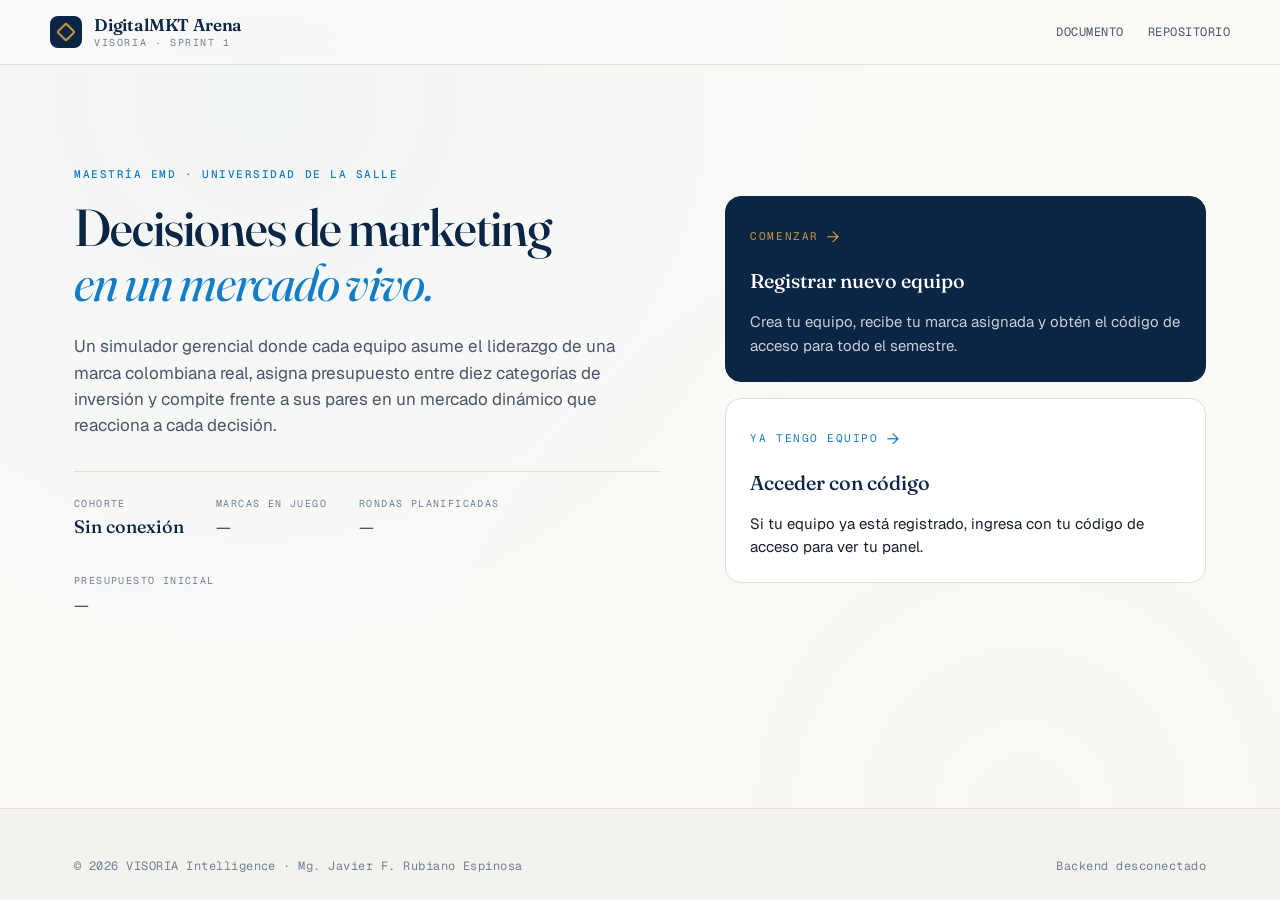
==== simulador/index.html @ 0901b2ae "feat(simulador): Sprint 1 frontend - landing, registro, acceso y panel Frontend completo del Sprint " ====
<!DOCTYPE html>
<html lang="es">
<head>
  <meta charset="UTF-8">
  <meta name="viewport" content="width=device-width, initial-scale=1.0">
  <title>DigitalMKT Arena · Simulador Gerencial</title>
  <meta name="description" content="Simulador competitivo de Analítica Digital de la Maestría EMD de la Universidad de La Salle. VISORIA Intelligence.">
  <link rel="stylesheet" href="css/main.css">
</head>
<body>

  <header class="site-header">
    <div class="container site-header-inner">
      <a href="index.html" class="brand">
        <span class="brand-mark"></span>
        <span class="brand-text">
          <strong>DigitalMKT Arena</strong>
          <span>VISORIA · Sprint 1</span>
        </span>
      </a>
      <nav class="site-nav">
        <a href="../index.html">Documento</a>
        <a href="https://github.com/jfrubiano72/digitalmkt-arena" target="_blank" rel="noopener">Repositorio</a>
      </nav>
    </div>
  </header>

  <main>
    <section class="hero">
      <div class="container">
        <div class="hero-grid">
          <div>
            <span class="eyebrow">Maestría EMD · Universidad de La Salle</span>
            <h1 class="hero-title">
              Decisiones de marketing<br>
              <span class="line-2">en un mercado vivo.</span>
            </h1>
            <p class="lead">
              Un simulador gerencial donde cada equipo asume el liderazgo de una marca colombiana
              real, asigna presupuesto entre diez categorías de inversión y compite frente a sus pares
              en un mercado dinámico que reacciona a cada decisión.
            </p>

            <div class="hero-meta">
              <div class="hero-meta-item">
                <span class="label">Cohorte</span>
                <span class="value" id="hero-cohorte">Cargando…</span>
              </div>
              <div class="hero-meta-item">
                <span class="label">Marcas en juego</span>
                <span class="value" id="hero-marcas">—</span>
              </div>
              <div class="hero-meta-item">
                <span class="label">Rondas planificadas</span>
                <span class="value" id="hero-rondas">—</span>
              </div>
              <div class="hero-meta-item">
                <span class="label">Presupuesto inicial</span>
                <span class="value" id="hero-presupuesto">—</span>
              </div>
            </div>
          </div>

          <div class="hero-cta-stack">
            <a href="registro.html" class="cta-card primary">
              <span class="cta-eyebrow">
                <span>Comenzar</span>
                <span class="cta-arrow">→</span>
              </span>
              <h3>Registrar nuevo equipo</h3>
              <p>Crea tu equipo, recibe tu marca asignada y obtén el código de acceso para todo el semestre.</p>
            </a>

            <a href="acceso.html" class="cta-card">
              <span class="cta-eyebrow">
                <span>Ya tengo equipo</span>
                <span class="cta-arrow">→</span>
              </span>
              <h3>Acceder con código</h3>
              <p>Si tu equipo ya está registrado, ingresa con tu código de acceso para ver tu panel.</p>
            </a>
          </div>
        </div>
      </div>
    </section>
  </main>

  <footer class="site-footer">
    <div class="container site-footer-inner">
      <span>© 2026 VISORIA Intelligence · Mg. Javier F. Rubiano Espinosa</span>
      <span id="footer-status">Backend conectado</span>
    </div>
  </footer>

  <script src="js/api-client.js"></script>
  <script src="js/auth.js"></script>
  <script>
    (async function () {
      try {
        const cfg = await DMKTApi.obtenerConfigJuego();
        document.getElementById('hero-cohorte').textContent = cfg.cohorte.nombre || cfg.cohorte.cohorte_id;
        document.getElementById('hero-rondas').textContent =
          (cfg.parametros && cfg.parametros.num_rondas && cfg.parametros.num_rondas.valor) || cfg.cohorte.num_rondas || '—';
        const presup = (cfg.parametros && cfg.parametros.presupuesto_inicial && cfg.parametros.presupuesto_inicial.valor) || cfg.cohorte.presupuesto_inicial;
        document.getElementById('hero-presupuesto').textContent =
          presup ? '$ ' + DMKTUtils.formatearAbreviado(presup) + ' COP' : '—';

        const marcasResp = await DMKTApi.listarMarcasDisponibles();
        const totalLibres = (marcasResp.marcas_disponibles || marcasResp.marcas || []).length;
        try {
          const equipos = await DMKTApi.listarEquiposPorCohorte();
          const tomadas = equipos.length;
          document.getElementById('hero-marcas').textContent = (totalLibres + tomadas) + ' · ' + totalLibres + ' libres';
        } catch (e) {
          document.getElementById('hero-marcas').textContent = totalLibres + ' libres';
        }
      } catch (e) {
        document.getElementById('hero-cohorte').textContent = 'Sin conexión';
        document.getElementById('footer-status').textContent = 'Backend desconectado';
        console.warn('Error cargando configuración:', e);
      }
    })();

    if (DMKTAuth.haySesion()) {
      const sesion = DMKTAuth.leerSesion();
      const stack = document.querySelector('.hero-cta-stack');
      const acceso = document.createElement('a');
      acceso.href = 'panel.html';
      acceso.className = 'cta-card';
      acceso.style.borderColor = 'var(--gold)';
      acceso.style.background = 'var(--gold-pale)';
      acceso.innerHTML =
        '<span class="cta-eyebrow gold" style="color: var(--gold);">' +
          '<span>Sesión activa</span>' +
          '<span class="cta-arrow">→</span>' +
        '</span>' +
        '<h3>Volver al panel de ' + DMKTUtils.escapeHtml(sesion.equipo.nombre_equipo) + '</h3>' +
        '<p>Tu sesión sigue activa en este navegador. Continúa donde lo dejaste.</p>';
      stack.insertBefore(acceso, stack.firstChild);
    }
  </script>

</body>
</html>
---- simulador/css/main.css ----
/* ============================================================
   DigitalMKT Arena — Sistema de Diseño
   VISORIA Intelligence | Sprint 1
   Paleta: Navy #0B2545 · Teal #137DC5 · Gold #C8963E
   ============================================================ */

@import url('https://fonts.googleapis.com/css2?family=Fraunces:ital,opsz,wght@0,9..144,400;0,9..144,500;0,9..144,600;1,9..144,400;1,9..144,500&display=swap');
@import url('https://fonts.googleapis.com/css2?family=Geist:wght@300;400;500;600;700&display=swap');
@import url('https://fonts.googleapis.com/css2?family=Geist+Mono:wght@400;500&display=swap');

:root {
  --navy: #0B2545;
  --navy-deep: #061A35;
  --navy-soft: #1A3A5F;
  --teal: #137DC5;
  --teal-soft: #4A9FD4;
  --teal-pale: #E6F1F9;
  --gold: #C8963E;
  --gold-soft: #DBB060;
  --gold-pale: #FAF3E3;
  --paper: #FAFAF7;
  --bone: #F4F2EC;
  --ink: #1A1F2E;
  --ink-soft: #4A5568;
  --ink-muted: #718096;
  --line: #E2DFD6;
  --line-soft: #EDEAE2;
  --ok: #2F855A;
  --warn: #B7791F;
  --error: #C53030;
  --font-display: 'Fraunces', Georgia, serif;
  --font-sans: 'Geist', -apple-system, BlinkMacSystemFont, sans-serif;
  --font-mono: 'Geist Mono', 'SFMono-Regular', Consolas, monospace;
  --space-1: 4px; --space-2: 8px; --space-3: 12px; --space-4: 16px;
  --space-5: 24px; --space-6: 32px; --space-7: 48px; --space-8: 64px; --space-9: 96px;
  --radius-sm: 6px; --radius-md: 10px; --radius-lg: 16px;
  --shadow-sm: 0 1px 2px rgba(11, 37, 69, 0.04), 0 1px 3px rgba(11, 37, 69, 0.06);
  --shadow-md: 0 4px 6px rgba(11, 37, 69, 0.06), 0 10px 20px rgba(11, 37, 69, 0.04);
  --shadow-lg: 0 10px 20px rgba(11, 37, 69, 0.08), 0 20px 40px rgba(11, 37, 69, 0.08);
  --shadow-xl: 0 20px 40px rgba(11, 37, 69, 0.12), 0 30px 60px rgba(11, 37, 69, 0.10);
}

*, *::before, *::after { box-sizing: border-box; margin: 0; padding: 0; }
html { font-size: 16px; scroll-behavior: smooth; }
body {
  font-family: var(--font-sans); font-size: 15px; line-height: 1.55;
  color: var(--ink); background: var(--paper);
  -webkit-font-smoothing: antialiased; -moz-osx-font-smoothing: grayscale;
  min-height: 100vh; display: flex; flex-direction: column;
}
body::before {
  content: ''; position: fixed; inset: 0; pointer-events: none; z-index: -1;
  background-image:
    radial-gradient(circle at 20% 10%, rgba(19, 125, 197, 0.03), transparent 50%),
    radial-gradient(circle at 80% 90%, rgba(200, 150, 62, 0.025), transparent 50%);
}
a { color: var(--teal); text-decoration: none; transition: color 0.15s ease; }
a:hover { color: var(--navy); }
button, input, textarea, select { font-family: inherit; font-size: inherit; color: inherit; }

.eyebrow {
  font-family: var(--font-mono); font-size: 11px; font-weight: 500;
  letter-spacing: 0.14em; text-transform: uppercase; color: var(--teal);
}
.eyebrow.gold { color: var(--gold); }
h1, .h1 {
  font-family: var(--font-display); font-weight: 500;
  font-size: clamp(34px, 5vw, 52px); line-height: 1.05;
  letter-spacing: -0.02em; color: var(--navy);
  font-variation-settings: "opsz" 96;
}
h2, .h2 {
  font-family: var(--font-display); font-weight: 500;
  font-size: clamp(24px, 3vw, 32px); line-height: 1.2;
  letter-spacing: -0.01em; color: var(--navy);
  font-variation-settings: "opsz" 48;
}
h3, .h3 {
  font-family: var(--font-display); font-weight: 500;
  font-size: 20px; line-height: 1.3; color: var(--navy);
  font-variation-settings: "opsz" 32;
}
.lead { font-size: 17px; line-height: 1.55; color: var(--ink-soft); max-width: 60ch; }
.caption { font-size: 13px; color: var(--ink-muted); }
.italic-display {
  font-family: var(--font-display); font-style: italic;
  font-variation-settings: "opsz" 144;
}

.container { width: 100%; max-width: 1180px; margin: 0 auto; padding: 0 var(--space-5); }
.container-narrow { max-width: 720px; }

.site-header {
  border-bottom: 1px solid var(--line); position: sticky; top: 0; z-index: 50;
  backdrop-filter: saturate(180%) blur(12px);
  background: rgba(250, 250, 247, 0.85);
}
.site-header-inner {
  display: flex; align-items: center; justify-content: space-between;
  padding: var(--space-4) 0;
}
.brand { display: flex; align-items: center; gap: var(--space-3); text-decoration: none; }
.brand-mark {
  width: 32px; height: 32px; background: var(--navy); border-radius: 8px;
  display: flex; align-items: center; justify-content: center; flex-shrink: 0;
}
.brand-mark::after {
  content: ''; width: 14px; height: 14px;
  border: 2px solid var(--gold); border-radius: 2px; transform: rotate(45deg);
}
.brand-text { display: flex; flex-direction: column; line-height: 1.1; }
.brand-text strong {
  font-family: var(--font-display); font-weight: 600; font-size: 17px;
  color: var(--navy); letter-spacing: -0.01em;
}
.brand-text span {
  font-family: var(--font-mono); font-size: 10px; letter-spacing: 0.16em;
  text-transform: uppercase; color: var(--ink-muted); margin-top: 2px;
}
.site-nav {
  display: flex; align-items: center; gap: var(--space-5);
  font-family: var(--font-mono); font-size: 12px; letter-spacing: 0.04em;
}
.site-nav a { color: var(--ink-soft); text-transform: uppercase; }
.site-nav a:hover { color: var(--navy); }

.hero { padding: var(--space-9) 0 var(--space-8); position: relative; overflow: hidden; }
.hero-grid {
  display: grid; grid-template-columns: 1.1fr 0.9fr;
  gap: var(--space-8); align-items: center;
}
@media (max-width: 860px) {
  .hero-grid { grid-template-columns: 1fr; gap: var(--space-6); }
}
.hero-title { margin-top: var(--space-4); margin-bottom: var(--space-5); }
.hero-title .line-2 {
  display: block; color: var(--teal); font-style: italic; font-weight: 400;
}
.hero-meta {
  margin-top: var(--space-6); padding-top: var(--space-5);
  border-top: 1px solid var(--line);
  display: flex; flex-wrap: wrap; gap: var(--space-6);
}
.hero-meta-item { display: flex; flex-direction: column; gap: 2px; }
.hero-meta-item .label {
  font-family: var(--font-mono); font-size: 10px; letter-spacing: 0.14em;
  text-transform: uppercase; color: var(--ink-muted);
}
.hero-meta-item .value {
  font-family: var(--font-display); font-size: 18px; color: var(--navy); font-weight: 500;
}

.hero-cta-stack { display: flex; flex-direction: column; gap: var(--space-4); }
.cta-card {
  background: white; border: 1px solid var(--line); border-radius: var(--radius-lg);
  padding: var(--space-5); display: flex; flex-direction: column; gap: var(--space-4);
  transition: transform 0.25s ease, box-shadow 0.25s ease, border-color 0.25s ease;
  text-decoration: none; color: inherit; position: relative; overflow: hidden;
}
.cta-card::before {
  content: ''; position: absolute; inset: 0;
  background: linear-gradient(135deg, transparent 60%, rgba(19, 125, 197, 0.04));
  opacity: 0; transition: opacity 0.25s ease;
}
.cta-card:hover {
  transform: translateY(-3px); box-shadow: var(--shadow-lg); border-color: var(--teal-soft);
}
.cta-card:hover::before { opacity: 1; }
.cta-card.primary { background: var(--navy); color: white; border-color: var(--navy); }
.cta-card.primary::before {
  background: linear-gradient(135deg, transparent 60%, rgba(200, 150, 62, 0.12));
}
.cta-card.primary .cta-eyebrow { color: var(--gold); }
.cta-card.primary h3 { color: white; }
.cta-card.primary p { color: rgba(255, 255, 255, 0.78); }
.cta-eyebrow {
  font-family: var(--font-mono); font-size: 11px; letter-spacing: 0.14em;
  text-transform: uppercase; color: var(--teal);
  display: flex; align-items: center; gap: var(--space-2);
}
.cta-arrow { font-size: 20px; font-weight: 300; transition: transform 0.25s ease; }
.cta-card:hover .cta-arrow { transform: translateX(6px); }

.page-header {
  padding: var(--space-7) 0 var(--space-6);
  border-bottom: 1px solid var(--line); margin-bottom: var(--space-7);
  background: linear-gradient(180deg, transparent, rgba(19, 125, 197, 0.02));
}
.page-header-inner { display: flex; flex-direction: column; gap: var(--space-3); }
.breadcrumb {
  font-family: var(--font-mono); font-size: 11px; letter-spacing: 0.10em;
  text-transform: uppercase; color: var(--ink-muted);
}
.breadcrumb a { color: var(--teal); }
.breadcrumb .sep { margin: 0 var(--space-2); color: var(--line); }

.form-card {
  background: white; border: 1px solid var(--line);
  border-radius: var(--radius-lg); padding: var(--space-7);
  box-shadow: var(--shadow-sm);
}
@media (max-width: 600px) { .form-card { padding: var(--space-5); } }
.form-section { display: flex; flex-direction: column; gap: var(--space-5); }
.form-section + .form-section {
  margin-top: var(--space-6); padding-top: var(--space-6);
  border-top: 1px solid var(--line-soft);
}
.form-section-title {
  font-family: var(--font-mono); font-size: 11px; letter-spacing: 0.14em;
  text-transform: uppercase; color: var(--gold); margin-bottom: var(--space-1);
}
.field { display: flex; flex-direction: column; gap: var(--space-2); }
.field label { font-size: 14px; font-weight: 500; color: var(--navy); }
.field .hint { font-size: 12px; color: var(--ink-muted); }
.field input[type="text"], .field input[type="email"],
.field input[type="url"], .field textarea {
  width: 100%; padding: 12px 14px;
  border: 1px solid var(--line); border-radius: var(--radius-sm);
  background: white; font-size: 15px;
  transition: border-color 0.15s ease, box-shadow 0.15s ease;
  font-family: inherit;
}
.field input:focus, .field textarea:focus {
  outline: none; border-color: var(--teal);
  box-shadow: 0 0 0 3px var(--teal-pale);
}
.field input.code-input {
  font-family: var(--font-mono); letter-spacing: 0.08em;
  text-transform: uppercase; font-size: 18px; font-weight: 500; text-align: center;
}
.field textarea { resize: vertical; min-height: 80px; }
.form-actions {
  margin-top: var(--space-6); display: flex; gap: var(--space-3);
  align-items: center; flex-wrap: wrap;
}

.btn {
  display: inline-flex; align-items: center; justify-content: center;
  gap: var(--space-2); padding: 12px 22px; border: 1px solid transparent;
  border-radius: var(--radius-sm); font-family: var(--font-sans);
  font-size: 14px; font-weight: 500; letter-spacing: 0.01em;
  cursor: pointer; transition: all 0.15s ease;
  background: none; text-decoration: none; white-space: nowrap;
}
.btn:disabled { opacity: 0.5; cursor: not-allowed; }
.btn-primary { background: var(--navy); color: white; border-color: var(--navy); }
.btn-primary:not(:disabled):hover {
  background: var(--navy-deep); transform: translateY(-1px); box-shadow: var(--shadow-md);
}
.btn-secondary { background: white; color: var(--navy); border-color: var(--line); }
.btn-secondary:not(:disabled):hover { border-color: var(--navy); background: var(--bone); }
.btn-ghost { background: transparent; color: var(--ink-soft); padding: 10px 14px; }
.btn-ghost:hover { color: var(--navy); background: var(--bone); }

.toast-stack {
  position: fixed; top: 80px; right: var(--space-5); z-index: 100;
  display: flex; flex-direction: column; gap: var(--space-2); max-width: 420px;
}
.toast {
  background: white; border: 1px solid var(--line);
  border-left: 4px solid var(--teal); border-radius: var(--radius-sm);
  padding: var(--space-4); box-shadow: var(--shadow-lg);
  display: flex; gap: var(--space-3); align-items: flex-start;
  animation: toast-in 0.25s ease;
}
.toast.error { border-left-color: var(--error); }
.toast.ok { border-left-color: var(--ok); }
.toast.warn { border-left-color: var(--warn); }
.toast-content { flex: 1; font-size: 14px; line-height: 1.5; }
.toast-content strong { display: block; font-weight: 600; margin-bottom: 2px; color: var(--navy); }
.toast-close {
  background: none; border: none; color: var(--ink-muted);
  cursor: pointer; font-size: 18px; line-height: 1; padding: 0;
}
@keyframes toast-in {
  from { opacity: 0; transform: translateX(20px); }
  to { opacity: 1; transform: translateX(0); }
}

.modal-backdrop {
  position: fixed; inset: 0; background: rgba(11, 37, 69, 0.55);
  backdrop-filter: blur(4px);
  display: flex; align-items: center; justify-content: center;
  z-index: 200; padding: var(--space-5);
  animation: fade-in 0.2s ease;
}
.modal {
  background: var(--paper); border-radius: var(--radius-lg);
  max-width: 540px; width: 100%; padding: var(--space-7);
  box-shadow: var(--shadow-xl);
  animation: modal-in 0.3s cubic-bezier(0.2, 0.9, 0.3, 1);
  border: 1px solid var(--line);
}
@keyframes fade-in { from { opacity: 0; } to { opacity: 1; } }
@keyframes modal-in {
  from { opacity: 0; transform: scale(0.96) translateY(8px); }
  to { opacity: 1; transform: scale(1) translateY(0); }
}
.modal-eyebrow {
  font-family: var(--font-mono); font-size: 11px; letter-spacing: 0.14em;
  text-transform: uppercase; color: var(--gold); margin-bottom: var(--space-3);
}
.modal h2 { margin-bottom: var(--space-2); }
.modal-body { margin: var(--space-5) 0; }
.code-display {
  background: var(--navy); color: var(--gold);
  padding: var(--space-5); border-radius: var(--radius-md); text-align: center;
  font-family: var(--font-mono); font-size: 28px; font-weight: 500;
  letter-spacing: 0.16em; margin-bottom: var(--space-3);
  position: relative; overflow: hidden;
}
.code-display::before {
  content: ''; position: absolute; inset: 0;
  background: radial-gradient(circle at 30% 20%, rgba(200, 150, 62, 0.15), transparent 50%);
  pointer-events: none;
}
.code-actions { display: flex; gap: var(--space-2); justify-content: center; align-items: center; }
.copy-feedback {
  font-family: var(--font-mono); font-size: 11px; letter-spacing: 0.10em;
  text-transform: uppercase; color: var(--ok);
  opacity: 0; transition: opacity 0.2s ease;
}
.copy-feedback.show { opacity: 1; }
.modal-warning {
  background: var(--gold-pale); border: 1px solid var(--gold-soft);
  border-radius: var(--radius-sm); padding: var(--space-3) var(--space-4);
  font-size: 13px; color: #6B4F1D;
  display: flex; gap: var(--space-2); align-items: flex-start;
  margin-bottom: var(--space-5);
}
.modal-actions { display: flex; gap: var(--space-3); justify-content: flex-end; }

.panel-grid {
  display: grid; grid-template-columns: 1.4fr 1fr;
  gap: var(--space-5); align-items: start;
}
@media (max-width: 900px) { .panel-grid { grid-template-columns: 1fr; } }

.card {
  background: white; border: 1px solid var(--line);
  border-radius: var(--radius-lg); padding: var(--space-6); position: relative;
}
.card.dark { background: var(--navy); color: white; border-color: var(--navy); }
.card.dark h2, .card.dark h3 { color: white; }
.card-eyebrow {
  font-family: var(--font-mono); font-size: 11px; letter-spacing: 0.14em;
  text-transform: uppercase; color: var(--gold); margin-bottom: var(--space-3);
}
.card.light .card-eyebrow { color: var(--teal); }

/* BRAND CARD — héroe visual del panel */
.brand-card {
  background: linear-gradient(135deg, var(--navy) 0%, var(--navy-deep) 100%);
  color: white; border-radius: var(--radius-lg);
  padding: var(--space-7); position: relative; overflow: hidden;
}
.brand-card::before {
  content: ''; position: absolute; top: -100px; right: -100px;
  width: 300px; height: 300px;
  background: radial-gradient(circle, rgba(200, 150, 62, 0.18), transparent 60%);
  pointer-events: none; z-index: 0;
}
.brand-card::after {
  content: ''; position: absolute; bottom: -50px; left: -50px;
  width: 200px; height: 200px;
  background: radial-gradient(circle, rgba(19, 125, 197, 0.15), transparent 60%);
  pointer-events: none; z-index: 0;
}
.brand-card-inner { position: relative; z-index: 1; }
.brand-tag {
  display: inline-block; font-family: var(--font-mono); font-size: 10px;
  letter-spacing: 0.16em; text-transform: uppercase; color: var(--gold);
  border: 1px solid rgba(200, 150, 62, 0.4);
  padding: 4px 10px; border-radius: 100px; margin-bottom: var(--space-4);
}
.brand-name {
  font-family: var(--font-display);
  font-size: clamp(38px, 5vw, 52px);
  font-weight: 500; line-height: 1; letter-spacing: -0.02em;
  margin: 0 0 var(--space-3) 0;
  color: #FFFFFF;
  font-variation-settings: "opsz" 144;
  display: block;
}
.brand-tagline {
  font-family: var(--font-display); font-style: italic; font-weight: 400;
  font-size: 18px; color: var(--gold-soft); margin-bottom: var(--space-5);
  font-variation-settings: "opsz" 96;
}
.brand-description {
  font-size: 15px; line-height: 1.6;
  color: rgba(255, 255, 255, 0.82); margin-bottom: var(--space-5);
  max-width: 56ch;
}
.brand-meta-grid {
  display: grid; grid-template-columns: repeat(2, 1fr); gap: var(--space-4);
  padding-top: var(--space-5);
  border-top: 1px solid rgba(255, 255, 255, 0.12);
}
.brand-meta-grid .label {
  font-family: var(--font-mono); font-size: 10px; letter-spacing: 0.14em;
  text-transform: uppercase; color: rgba(255, 255, 255, 0.55); margin-bottom: 4px;
}
.brand-meta-grid .value { font-size: 14px; color: white; font-weight: 500; }

.challenge-card {
  background: var(--gold-pale); border: 1px solid var(--gold-soft);
  border-left: 4px solid var(--gold); padding: var(--space-5);
  border-radius: var(--radius-md); margin-top: var(--space-5);
}
.challenge-card .card-eyebrow { color: var(--gold); margin-bottom: var(--space-2); }
.challenge-card p {
  font-family: var(--font-display); font-size: 17px; line-height: 1.5;
  color: #6B4F1D; font-weight: 400;
  font-variation-settings: "opsz" 48;
}

.kpi-grid { display: grid; grid-template-columns: repeat(2, 1fr); gap: var(--space-3); }
.kpi {
  background: white; border: 1px solid var(--line);
  border-radius: var(--radius-md); padding: var(--space-4);
  display: flex; flex-direction: column; gap: var(--space-2);
  transition: border-color 0.15s ease;
}
.kpi:hover { border-color: var(--teal-soft); }
.kpi-label {
  font-family: var(--font-mono); font-size: 10px; letter-spacing: 0.14em;
  text-transform: uppercase; color: var(--ink-muted);
}
.kpi-value {
  font-family: var(--font-display); font-size: 28px; font-weight: 500;
  line-height: 1; color: var(--navy);
  font-variation-settings: "opsz" 48;
}
.kpi-suffix { font-size: 13px; color: var(--ink-muted); font-family: var(--font-sans); margin-left: 4px; }
.kpi-meta { font-size: 11px; color: var(--ink-muted); font-family: var(--font-mono); letter-spacing: 0.04em; }
.kpi.highlight { background: var(--teal-pale); border-color: var(--teal-soft); }
.kpi.highlight .kpi-value { color: var(--teal); }

.info-list { list-style: none; display: flex; flex-direction: column; gap: var(--space-3); }
.info-list li {
  display: flex; flex-direction: column; gap: 2px;
  padding-bottom: var(--space-3); border-bottom: 1px solid var(--line-soft);
}
.info-list li:last-child { border-bottom: none; }
.info-list .label {
  font-family: var(--font-mono); font-size: 10px; letter-spacing: 0.14em;
  text-transform: uppercase; color: var(--ink-muted);
}
.info-list .value { font-size: 14px; color: var(--ink); word-break: break-word; }
.info-list a { color: var(--teal); }

.external-links { display: grid; grid-template-columns: 1fr 1fr; gap: var(--space-3); }
@media (max-width: 500px) { .external-links { grid-template-columns: 1fr; } }
.ext-link {
  display: flex; flex-direction: column; gap: var(--space-2);
  padding: var(--space-4); background: var(--bone);
  border: 1px solid var(--line); border-radius: var(--radius-md);
  text-decoration: none; color: var(--ink);
  transition: all 0.15s ease;
}
.ext-link:hover {
  background: white; border-color: var(--teal);
  transform: translateY(-2px); box-shadow: var(--shadow-sm);
}
.ext-link .label {
  font-family: var(--font-mono); font-size: 10px; letter-spacing: 0.14em;
  text-transform: uppercase; color: var(--gold);
}
.ext-link .name {
  font-family: var(--font-display); font-size: 18px;
  color: var(--navy); font-weight: 500;
}
.ext-link .desc { font-size: 12px; color: var(--ink-muted); }

.sprint-badge {
  display: inline-flex; align-items: center; gap: var(--space-2);
  padding: 6px 12px; background: var(--teal-pale);
  border: 1px solid var(--teal-soft); border-radius: 100px;
  font-family: var(--font-mono); font-size: 11px; letter-spacing: 0.10em;
  text-transform: uppercase; color: var(--teal);
}
.sprint-badge::before {
  content: ''; width: 6px; height: 6px;
  background: var(--ok); border-radius: 50%;
  animation: pulse 2s infinite;
}
@keyframes pulse {
  0%, 100% { opacity: 1; transform: scale(1); }
  50% { opacity: 0.5; transform: scale(1.3); }
}

.loading {
  display: flex; align-items: center; justify-content: center;
  padding: var(--space-8); color: var(--ink-muted);
  font-family: var(--font-mono); font-size: 12px;
  letter-spacing: 0.10em; text-transform: uppercase;
}
.spinner {
  width: 24px; height: 24px;
  border: 2px solid var(--line); border-top-color: var(--teal);
  border-radius: 50%; animation: spin 0.8s linear infinite;
  margin-right: var(--space-3);
}
@keyframes spin { to { transform: rotate(360deg); } }

.site-footer {
  margin-top: auto; padding: var(--space-7) 0 var(--space-5);
  border-top: 1px solid var(--line); background: var(--bone);
}
.site-footer-inner {
  display: flex; justify-content: space-between; align-items: center;
  flex-wrap: wrap; gap: var(--space-4);
  font-size: 12px; color: var(--ink-muted);
  font-family: var(--font-mono); letter-spacing: 0.04em;
}

.hidden { display: none !important; }
.text-center { text-align: center; }

.fade-in-up { animation: fade-in-up 0.5s ease forwards; opacity: 0; }
.fade-in-up.delay-1 { animation-delay: 0.05s; }
.fade-in-up.delay-2 { animation-delay: 0.15s; }
.fade-in-up.delay-3 { animation-delay: 0.25s; }
.fade-in-up.delay-4 { animation-delay: 0.35s; }
@keyframes fade-in-up {
  from { opacity: 0; transform: translateY(12px); }
  to { opacity: 1; transform: translateY(0); }
}
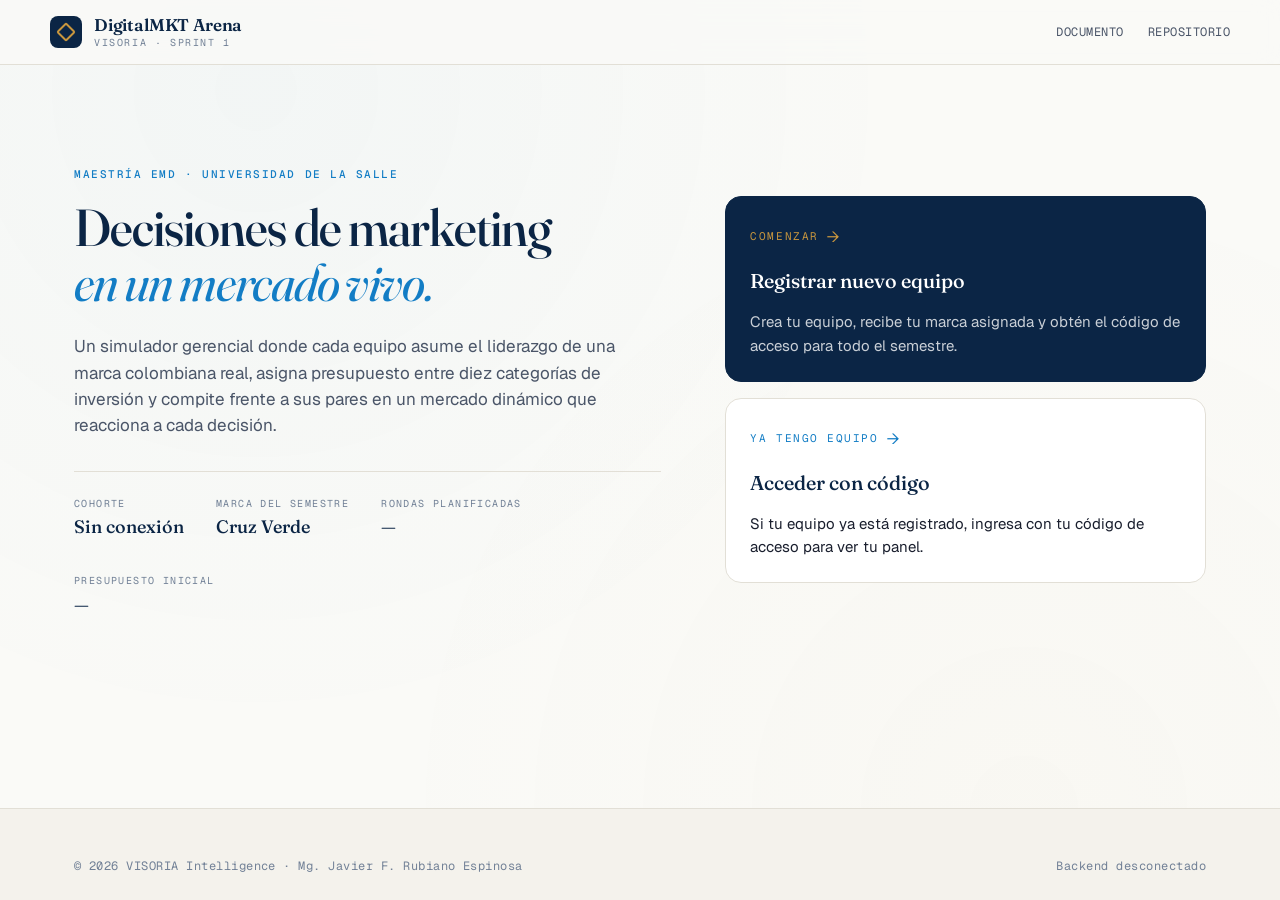
==== commit 583c145a: "Update index.html" ====
--- a/simulador/index.html
+++ b/simulador/index.html
@@ -47,8 +47,8 @@
                 <span class="value" id="hero-cohorte">Cargando…</span>
               </div>
               <div class="hero-meta-item">
-                <span class="label">Marcas en juego</span>
-                <span class="value" id="hero-marcas">—</span>
+                <span class="label">Marca del semestre</span>
+                <span class="value" id="hero-marcas">Cruz Verde</span>
               </div>
               <div class="hero-meta-item">
                 <span class="label">Rondas planificadas</span>
@@ -104,16 +104,8 @@
         const presup = (cfg.parametros && cfg.parametros.presupuesto_inicial && cfg.parametros.presupuesto_inicial.valor) || cfg.cohorte.presupuesto_inicial;
         document.getElementById('hero-presupuesto').textContent =
           presup ? '$ ' + DMKTUtils.formatearAbreviado(presup) + ' COP' : '—';
-
-        const marcasResp = await DMKTApi.listarMarcasDisponibles();
-        const totalLibres = (marcasResp.marcas_disponibles || marcasResp.marcas || []).length;
-        try {
-          const equipos = await DMKTApi.listarEquiposPorCohorte();
-          const tomadas = equipos.length;
-          document.getElementById('hero-marcas').textContent = (totalLibres + tomadas) + ' · ' + totalLibres + ' libres';
-        } catch (e) {
-          document.getElementById('hero-marcas').textContent = totalLibres + ' libres';
-        }
+        // La "Marca del semestre" está hardcodeada en el HTML (Cruz Verde).
+        // No se consulta al backend porque todos los equipos juegan la misma marca.
       } catch (e) {
         document.getElementById('hero-cohorte').textContent = 'Sin conexión';
         document.getElementById('footer-status').textContent = 'Backend desconectado';
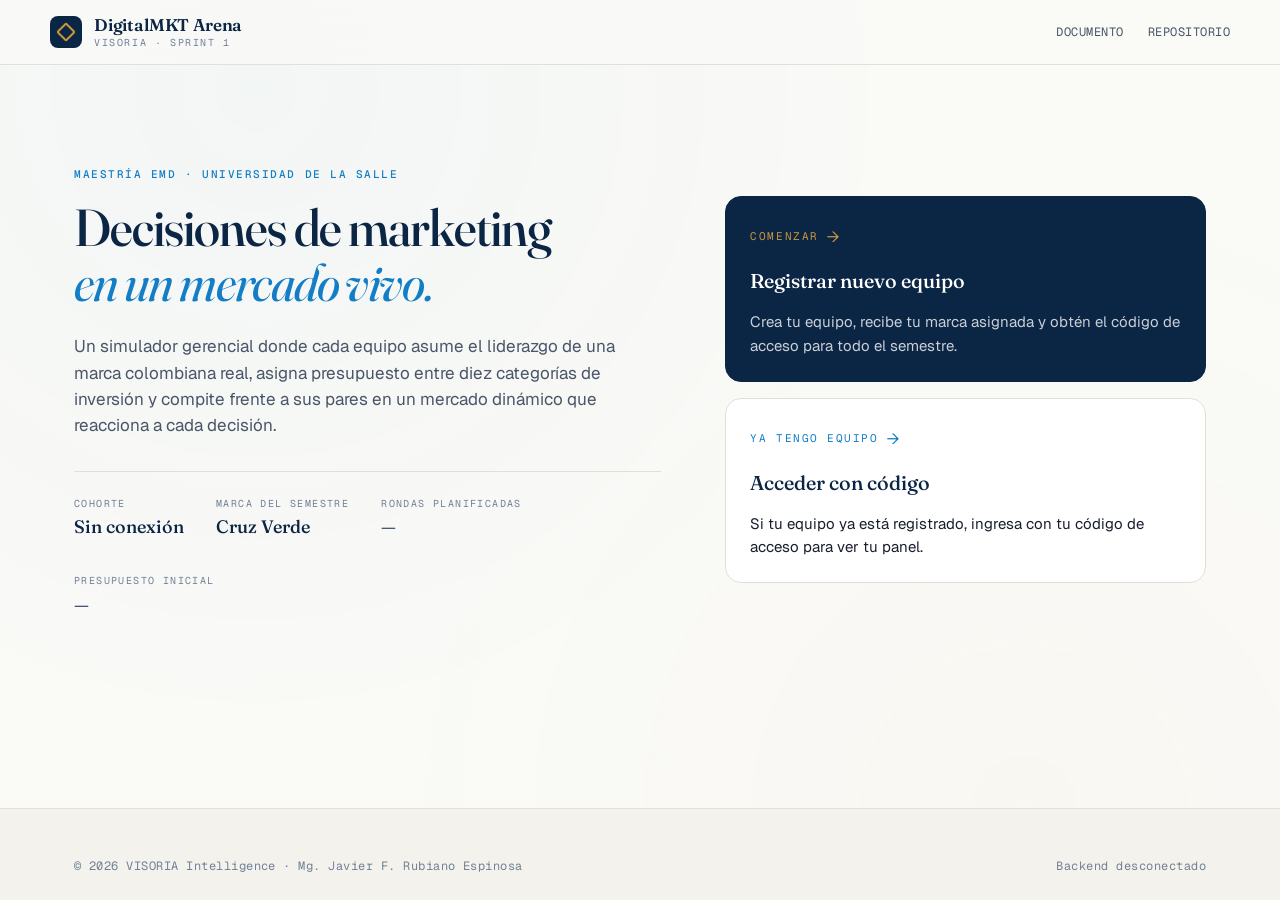
==== commit ab00d005: "feat: presentación remasterizada + protección legal completa  Cambios: URL javierrubiano.com, bimest" ====
--- a/simulador/index.html
+++ b/simulador/index.html
@@ -1,10 +1,35 @@
 <!DOCTYPE html>
+<!--
+  ════════════════════════════════════════════════════════════════
+  DigitalMKT Arena · VISORIA Intelligence
+  © 2026 Mg. Javier Fernando Rubiano Espinosa. Todos los derechos reservados.
+
+  Esta plataforma es propiedad intelectual de VISORIA Intelligence y
+  Mg. Javier Fernando Rubiano Espinosa. Su uso está restringido a fines
+  académicos dentro de la Maestría en E-commerce y Marketing Digital
+  de la Universidad de La Salle.
+
+  PROHIBIDO:
+  - Reproducir, copiar, modificar o distribuir el código sin autorización
+  - Usar el código en proyectos derivados sin licencia escrita
+  - Reutilizar el método pedagógico ni el motor de simulación
+  - Comercializar versiones derivadas
+
+  Contacto para licenciamiento: jfrubiano72@unisalle.edu.co
+  Más información: javierrubiano.com
+  ════════════════════════════════════════════════════════════════
+-->
 <html lang="es">
 <head>
   <meta charset="UTF-8">
   <meta name="viewport" content="width=device-width, initial-scale=1.0">
   <title>DigitalMKT Arena · Simulador Gerencial</title>
-  <meta name="description" content="Simulador competitivo de Analítica Digital de la Maestría EMD de la Universidad de La Salle. VISORIA Intelligence.">
+    <meta name="copyright" content="© 2026 VISORIA Intelligence · Mg. Javier Fernando Rubiano Espinosa">
+  <meta name="author" content="Mg. Javier Fernando Rubiano Espinosa · VISORIA Intelligence">
+  <meta name="rights" content="Todos los derechos reservados">
+  <meta name="terms" content="Uso académico exclusivo para Maestría EMD · Universidad de La Salle">
+  <meta name="license" content="Propietario · Contacto para licencias: jfrubiano72@unisalle.edu.co">
+<meta name="description" content="Simulador competitivo de Analítica Digital de la Maestría EMD de la Universidad de La Salle. VISORIA Intelligence.">
   <link rel="stylesheet" href="css/main.css">
 </head>
 <body>
@@ -132,5 +157,31 @@
     }
   </script>
 
+
+  <script>
+    // ============================================================
+    // DigitalMKT Arena · VISORIA Intelligence · © 2026
+    // Protección y disuasión contra copia no autorizada
+    // ============================================================
+    (function() {
+      console.log('%c⚠️  DigitalMKT Arena · VISORIA Intelligence',
+        'color:#C8963E;font-size:18px;font-weight:bold;font-family:Georgia,serif;');
+      console.log('%c© 2026 Mg. Javier Fernando Rubiano Espinosa · Todos los derechos reservados',
+        'color:#0B2545;font-size:13px;');
+      console.log('%cEste código y sistema son propiedad intelectual privada.\nUso académico restringido a la Maestría EMD · Universidad de La Salle.\n\n📧 Para licencias o uso autorizado: jfrubiano72@unisalle.edu.co\n🌐 javierrubiano.com',
+        'color:#5A6878;font-size:12px;line-height:1.6;');
+      console.log('%c⛔ REPRODUCIR, COPIAR O REUTILIZAR ESTE CÓDIGO SIN AUTORIZACIÓN ESCRITA CONSTITUYE INFRACCIÓN DE DERECHOS DE AUTOR',
+        'color:#C0392B;font-size:11px;font-weight:bold;background:#FFF3E0;padding:4px 8px;border-radius:4px;');
+
+      document.addEventListener('contextmenu', function(e) {
+        var tag = (e.target && e.target.tagName) ? e.target.tagName.toLowerCase() : '';
+        if (tag !== 'input' && tag !== 'textarea') {
+          e.preventDefault();
+          return false;
+        }
+      });
+    })();
+  </script>
+
 </body>
 </html>
--- a/simulador/css/main.css
+++ b/simulador/css/main.css
@@ -252,6 +252,14 @@
 .btn-ghost { background: transparent; color: var(--ink-soft); padding: 10px 14px; }
 .btn-ghost:hover { color: var(--navy); background: var(--bone); }
 
+.btn-gold {
+  background: var(--gold); color: white; border-color: var(--gold);
+}
+.btn-gold:not(:disabled):hover {
+  background: #B5832E; transform: translateY(-1px);
+  box-shadow: 0 8px 16px rgba(200, 150, 62, 0.25);
+}
+
 .toast-stack {
   position: fixed; top: 80px; right: var(--space-5); z-index: 100;
   display: flex; flex-direction: column; gap: var(--space-2); max-width: 420px;
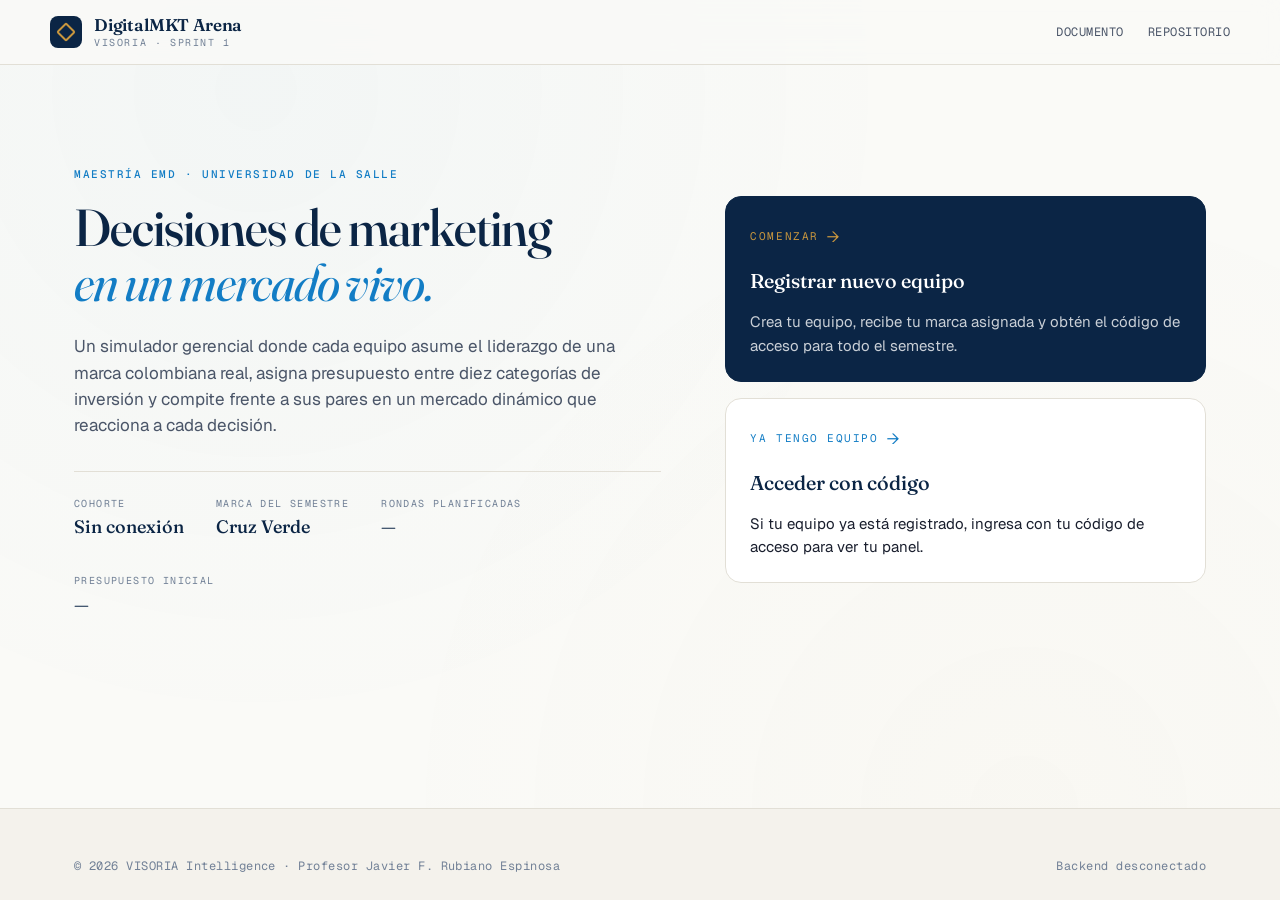
==== commit 327f73a3: "Ajustes realizados con propiedad intelectual se incluye la propiedad de la herramienta" ====
--- a/simulador/index.html
+++ b/simulador/index.html
@@ -2,10 +2,10 @@
 <!--
   ════════════════════════════════════════════════════════════════
   DigitalMKT Arena · VISORIA Intelligence
-  © 2026 Mg. Javier Fernando Rubiano Espinosa. Todos los derechos reservados.
+  © 2026 Profesor Javier Fernando Rubiano Espinosa. Todos los derechos reservados.
 
   Esta plataforma es propiedad intelectual de VISORIA Intelligence y
-  Mg. Javier Fernando Rubiano Espinosa. Su uso está restringido a fines
+  Profesor Javier Fernando Rubiano Espinosa. Su uso está restringido a fines
   académicos dentro de la Maestría en E-commerce y Marketing Digital
   de la Universidad de La Salle.
 
@@ -24,8 +24,8 @@
   <meta charset="UTF-8">
   <meta name="viewport" content="width=device-width, initial-scale=1.0">
   <title>DigitalMKT Arena · Simulador Gerencial</title>
-    <meta name="copyright" content="© 2026 VISORIA Intelligence · Mg. Javier Fernando Rubiano Espinosa">
-  <meta name="author" content="Mg. Javier Fernando Rubiano Espinosa · VISORIA Intelligence">
+    <meta name="copyright" content="© 2026 VISORIA Intelligence · Profesor Javier Fernando Rubiano Espinosa">
+  <meta name="author" content="Profesor Javier Fernando Rubiano Espinosa · VISORIA Intelligence">
   <meta name="rights" content="Todos los derechos reservados">
   <meta name="terms" content="Uso académico exclusivo para Maestría EMD · Universidad de La Salle">
   <meta name="license" content="Propietario · Contacto para licencias: jfrubiano72@unisalle.edu.co">
@@ -112,7 +112,7 @@
 
   <footer class="site-footer">
     <div class="container site-footer-inner">
-      <span>© 2026 VISORIA Intelligence · Mg. Javier F. Rubiano Espinosa</span>
+      <span>© 2026 VISORIA Intelligence · Profesor Javier F. Rubiano Espinosa</span>
       <span id="footer-status">Backend conectado</span>
     </div>
   </footer>
@@ -164,14 +164,38 @@
     // Protección y disuasión contra copia no autorizada
     // ============================================================
     (function() {
-      console.log('%c⚠️  DigitalMKT Arena · VISORIA Intelligence',
-        'color:#C8963E;font-size:18px;font-weight:bold;font-family:Georgia,serif;');
-      console.log('%c© 2026 Mg. Javier Fernando Rubiano Espinosa · Todos los derechos reservados',
-        'color:#0B2545;font-size:13px;');
-      console.log('%cEste código y sistema son propiedad intelectual privada.\nUso académico restringido a la Maestría EMD · Universidad de La Salle.\n\n📧 Para licencias o uso autorizado: jfrubiano72@unisalle.edu.co\n🌐 javierrubiano.com',
-        'color:#5A6878;font-size:12px;line-height:1.6;');
-      console.log('%c⛔ REPRODUCIR, COPIAR O REUTILIZAR ESTE CÓDIGO SIN AUTORIZACIÓN ESCRITA CONSTITUYE INFRACCIÓN DE DERECHOS DE AUTOR',
-        'color:#C0392B;font-size:11px;font-weight:bold;background:#FFF3E0;padding:4px 8px;border-radius:4px;');
+      // Banner con bordes Unicode (siempre visible, no depende de colores)
+      var banner = [
+        '',
+        '+--------------------------------------------------------------------+',
+        '|   DigitalMKT Arena  ·  VISORIA Intelligence  ·  (C) 2026           |',
+        '|   Profesor Javier Fernando Rubiano Espinosa                         |',
+        '|   Todos los derechos reservados                                      |',
+        '+--------------------------------------------------------------------+',
+        '|   Este codigo y sistema son propiedad intelectual privada.          |',
+        '|   Uso academico exclusivo de la Maestria EMD - Universidad La Salle.|',
+        '|                                                                      |',
+        '|   PROHIBIDO reproducir, copiar, modificar o redistribuir sin        |',
+        '|   autorizacion escrita del autor.                                    |',
+        '|                                                                      |',
+        '|   Licenciamiento:    jfrubiano72@unisalle.edu.co                    |',
+        '|   Mas informacion:   javierrubiano.com                              |',
+        '+--------------------------------------------------------------------+',
+        ''
+      ].join('\n');
+
+      // Mensaje plano (siempre visible en cualquier consola)
+      console.log(banner);
+
+      // Banners con colores de alto contraste (refuerzo visual)
+      console.log('%c DigitalMKT Arena ',
+        'background:#C8963E;color:#FFFFFF;font-size:16px;font-weight:bold;padding:8px 16px;border-radius:4px;');
+      console.log('%c (c) 2026 VISORIA Intelligence - Profesor Javier Fernando Rubiano Espinosa ',
+        'background:#0B2545;color:#FFFFFF;font-size:12px;padding:8px 14px;border-radius:4px;');
+      console.log('%c ALERTA: Copia o reutilizacion no autorizada constituye infraccion de derechos de autor ',
+        'background:#C0392B;color:#FFFFFF;font-size:11px;font-weight:bold;padding:8px 14px;border-radius:4px;');
+      console.log('%c Licencias: jfrubiano72@unisalle.edu.co ',
+        'background:#137DC5;color:#FFFFFF;font-size:11px;padding:8px 14px;border-radius:4px;');
 
       document.addEventListener('contextmenu', function(e) {
         var tag = (e.target && e.target.tagName) ? e.target.tagName.toLowerCase() : '';
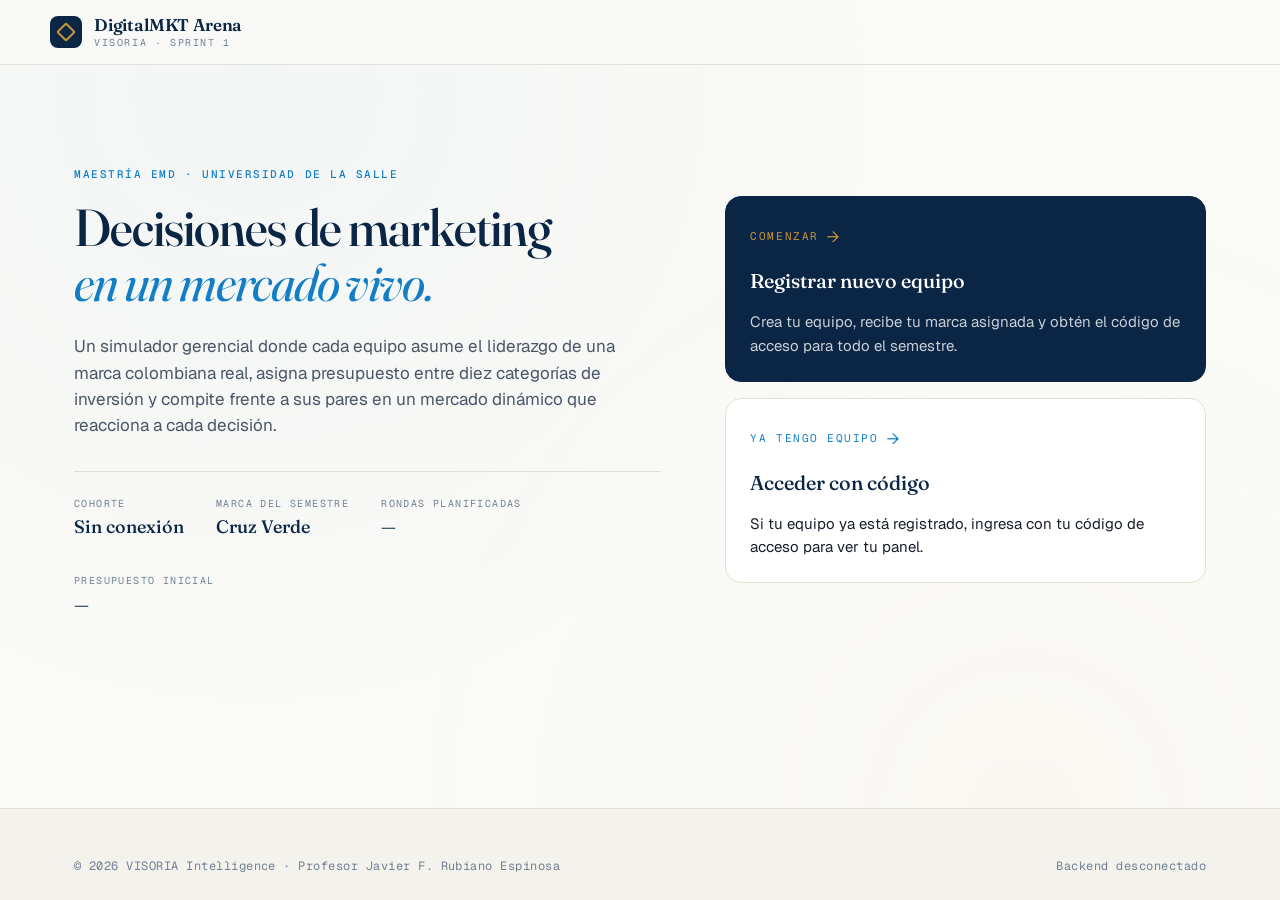
==== commit e5181b9a: "ajustes realizado quitando repositorio version final" ====
--- a/simulador/index.html
+++ b/simulador/index.html
@@ -43,10 +43,6 @@
           <span>VISORIA · Sprint 1</span>
         </span>
       </a>
-      <nav class="site-nav">
-        <a href="../index.html">Documento</a>
-        <a href="https://github.com/jfrubiano72/digitalmkt-arena" target="_blank" rel="noopener">Repositorio</a>
-      </nav>
     </div>
   </header>
 
